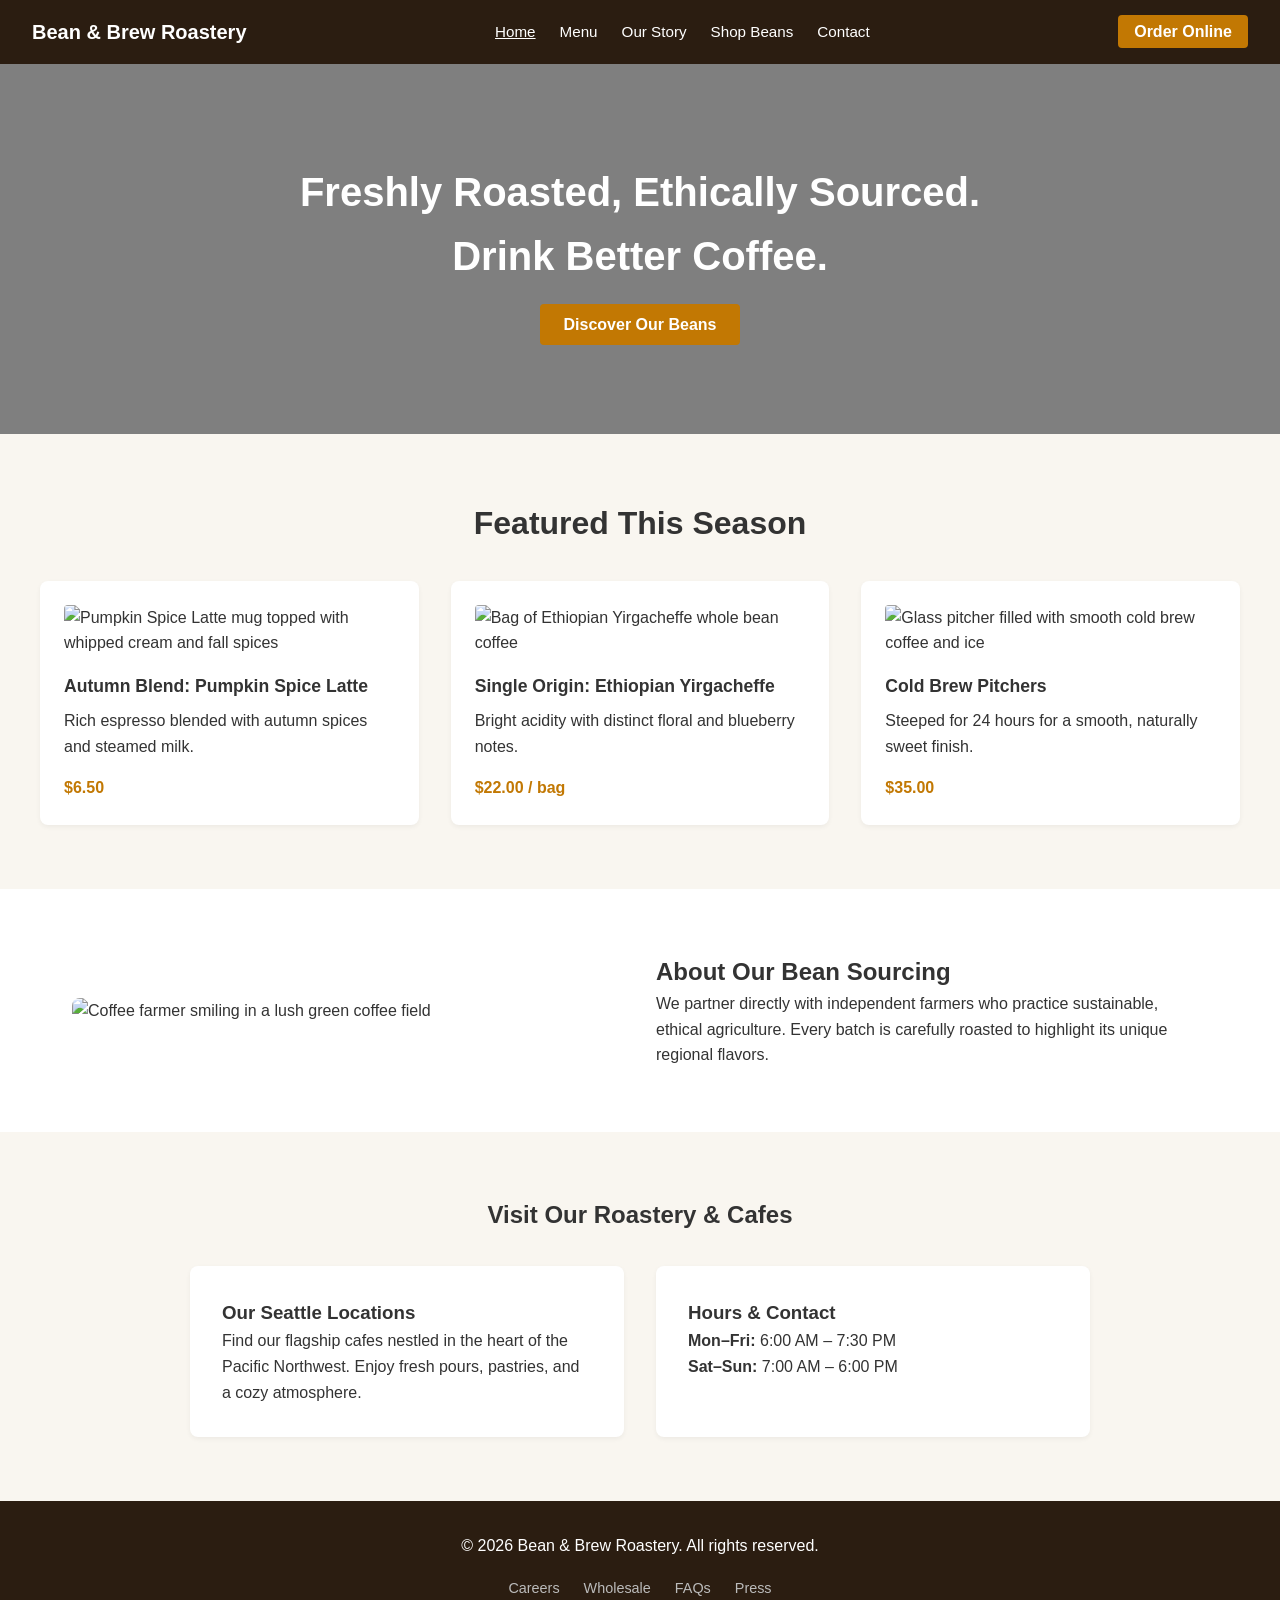
==== index.html @ 7594cb2a "Add files via upload" ====
<!DOCTYPE html>
<html lang="en">
<head>
    <meta charset="UTF-8">
    <meta name="viewport" content="width=device-width, initial-scale=1.0">
    <meta name="description" content="Bean & Brew Roastery offers freshly roasted, ethically sourced coffee beans, seasonal specialty drinks, and cozy cafe locations.">
    <title>Bean & Brew Roastery | Freshly Roasted Coffee</title>
    <link rel="stylesheet" href="styles.css">
</head>
<body>

    <!-- Header & Navigation -->
    <header>
        <div class="logo">Bean & Brew Roastery</div>
        <nav aria-label="Main Navigation">
            <button class="menu-toggle" aria-label="Toggle menu">☰ Menu</button>
            <ul class="nav-links">
                <li><a href="index.html" class="active">Home</a></li>
                <li><a href="menu.html">Menu</a></li>
                <li><a href="about.html">Our Story</a></li>
                <li><a href="shop.html">Shop Beans</a></li>
                <li><a href="contact.html">Contact</a></li>
            </ul>
        </nav>
        <div class="header-actions">
            <a href="shop.html" class="btn-order">Order Online</a>
        </div>
    </header>

    <!-- Main Content Area -->
    <main>
        <!-- Hero Section -->
        <section class="hero">
            <div class="hero-content">
                <h1>Freshly Roasted, Ethically Sourced. Drink Better Coffee.</h1>
                <a href="shop.html" class="btn-primary">Discover Our Beans</a>
            </div>
        </section>

        <!-- Featured Section -->
        <section class="featured">
            <h2>Featured This Season</h2>
            <div class="product-grid">
                <article class="product-card">
                    <img src="placeholder-pumpkin.jpg" alt="Pumpkin Spice Latte mug topped with whipped cream and fall spices">
                    <h3>Autumn Blend: Pumpkin Spice Latte</h3>
                    <p>Rich espresso blended with autumn spices and steamed milk.</p>
                    <span class="price">$6.50</span>
                </article>
                <article class="product-card">
                    <img src="placeholder-ethiopian.jpg" alt="Bag of Ethiopian Yirgacheffe whole bean coffee">
                    <h3>Single Origin: Ethiopian Yirgacheffe</h3>
                    <p>Bright acidity with distinct floral and blueberry notes.</p>
                    <span class="price">$22.00 / bag</span>
                </article>
                <article class="product-card">
                    <img src="placeholder-coldbrew.jpg" alt="Glass pitcher filled with smooth cold brew coffee and ice">
                    <h3>Cold Brew Pitchers</h3>
                    <p>Steeped for 24 hours for a smooth, naturally sweet finish.</p>
                    <span class="price">$35.00</span>
                </article>
            </div>
        </section>

        <!-- About / Sourcing Section -->
        <section class="sourcing">
            <div class="sourcing-container">
                <div class="sourcing-image">
                    <img src="placeholder-farmer.jpg" alt="Coffee farmer smiling in a lush green coffee field">
                </div>
                <div class="sourcing-text">
                    <h2>About Our Bean Sourcing</h2>
                    <p>We partner directly with independent farmers who practice sustainable, ethical agriculture. Every batch is carefully roasted to highlight its unique regional flavors.</p>
                </div>
            </div>
        </section>

        <!-- Locations Section -->
        <section class="locations">
            <h2>Visit Our Roastery & Cafes</h2>
            <div class="location-grid">
                <div class="location-box">
                    <h3>Our Seattle Locations</h3>
                    <p>Find our flagship cafes nestled in the heart of the Pacific Northwest. Enjoy fresh pours, pastries, and a cozy atmosphere.</p>
                </div>
                <div class="location-box">
                    <h3>Hours & Contact</h3>
                    <p><strong>Mon–Fri:</strong> 6:00 AM – 7:30 PM<br><strong>Sat–Sun:</strong> 7:00 AM – 6:00 PM</p>
                </div>
            </div>
        </section>
    </main>

    <!-- Footer -->
    <footer>
        <div class="footer-content">
            <p>&copy; 2026 Bean & Brew Roastery. All rights reserved.</p>
            <ul class="footer-links">
                <li><a href="#">Careers</a></li>
                <li><a href="#">Wholesale</a></li>
                <li><a href="#">FAQs</a></li>
                <li><a href="#">Press</a></li>
            </ul>
        </div>
    </footer>

</body>
</html>
---- styles.css ----
* {
    box-sizing: border-box;
    margin: 0;
    padding: 0;
    font-family: Arial, sans-serif;
}

body {
    color: #333;
    line-height: 1.6;
}

header {
    display: flex;
    justify-content: space-between;
    align-items: center;
    background-color: #2b1d11;
    color: #fff;
    padding: 1rem 2rem;
}

.logo {
    font-size: 1.25rem;
    font-weight: bold;
}

.nav-links {
    list-style: none;
    display: flex;
    gap: 1.5rem;
}

.nav-links a {
    color: #fff;
    text-decoration: none;
    font-size: 0.95rem;
}

.nav-links a:hover, .nav-links a.active {
    text-decoration: underline;
}

.menu-toggle {
    display: none;
    background: none;
    border: none;
    color: #fff;
    font-size: 1rem;
    cursor: pointer;
}

.btn-order {
    background-color: #c27803;
    color: #fff;
    padding: 0.5rem 1rem;
    border-radius: 4px;
    text-decoration: none;
    font-weight: bold;
}

.hero {
    background: linear-gradient(rgba(0,0,0,0.5), rgba(0,0,0,0.5)), url('placeholder-hero.jpg') center/cover no-repeat;
    color: #fff;
    text-align: center;
    padding: 6rem 1rem;
}

.hero h1 {
    font-size: 2.5rem;
    margin-bottom: 1.5rem;
    max-width: 700px;
    margin-left: auto;
    margin-right: auto;
}

.btn-primary {
    background-color: #c27803;
    color: #fff;
    padding: 0.75rem 1.5rem;
    border-radius: 4px;
    text-decoration: none;
    font-weight: bold;
}

.featured {
    padding: 4rem 2rem;
    text-align: center;
    background-color: #f9f6f0;
}

.featured h2 {
    margin-bottom: 2rem;
    font-size: 2rem;
}

.product-grid {
    display: grid;
    grid-template-columns: repeat(auto-fit, minmax(280px, 1fr));
    gap: 2rem;
    max-width: 1200px;
    margin: 0 auto;
}

.product-card {
    background: #fff;
    padding: 1.5rem;
    border-radius: 8px;
    box-shadow: 0 2px 5px rgba(0,0,0,0.05);
    text-align: left;
}

.product-card img {
    width: 100%;
    height: 180px;
    object-fit: cover;
    border-radius: 4px;
    margin-bottom: 1rem;
}

.product-card h3 {
    font-size: 1.1rem;
    margin-bottom: 0.5rem;
}

.price {
    display: block;
    margin-top: 1rem;
    font-weight: bold;
    color: #c27803;
}

.sourcing {
    padding: 4rem 2rem;
    max-width: 1200px;
    margin: 0 auto;
}

.sourcing-container {
    display: flex;
    flex-wrap: wrap;
    align-items: center;
    gap: 2rem;
}

.sourcing-image, .sourcing-text {
    flex: 1;
    min-width: 280px;
}

.sourcing-image img {
    width: 100%;
    border-radius: 8px;
}

.locations {
    background-color: #f9f6f0;
    padding: 4rem 2rem;
    text-align: center;
}

.location-grid {
    display: grid;
    grid-template-columns: repeat(auto-fit, minmax(280px, 1fr));
    gap: 2rem;
    max-width: 900px;
    margin: 2rem auto 0;
}

.location-box {
    background: #fff;
    padding: 2rem;
    border-radius: 8px;
    box-shadow: 0 2px 5px rgba(0,0,0,0.05);
    text-align: left;
}

footer {
    background-color: #2b1d11;
    color: #fff;
    padding: 2rem;
    text-align: center;
}

.footer-content {
    max-width: 1200px;
    margin: 0 auto;
    display: flex;
    flex-direction: column;
    gap: 1rem;
    align-items: center;
}

.footer-links {
    list-style: none;
    display: flex;
    gap: 1.5rem;
}

.footer-links a {
    color: #bbb;
    text-decoration: none;
    font-size: 0.9rem;
}

.footer-links a:hover {
    color: #fff;
}

@media (max-width: 768px) {
    .nav-links {
        display: none;
    }
    .menu-toggle {
        display: block;
    }
    .hero h1 {
        font-size: 1.75rem;
    }
    header {
        padding: 1rem;
    }
}
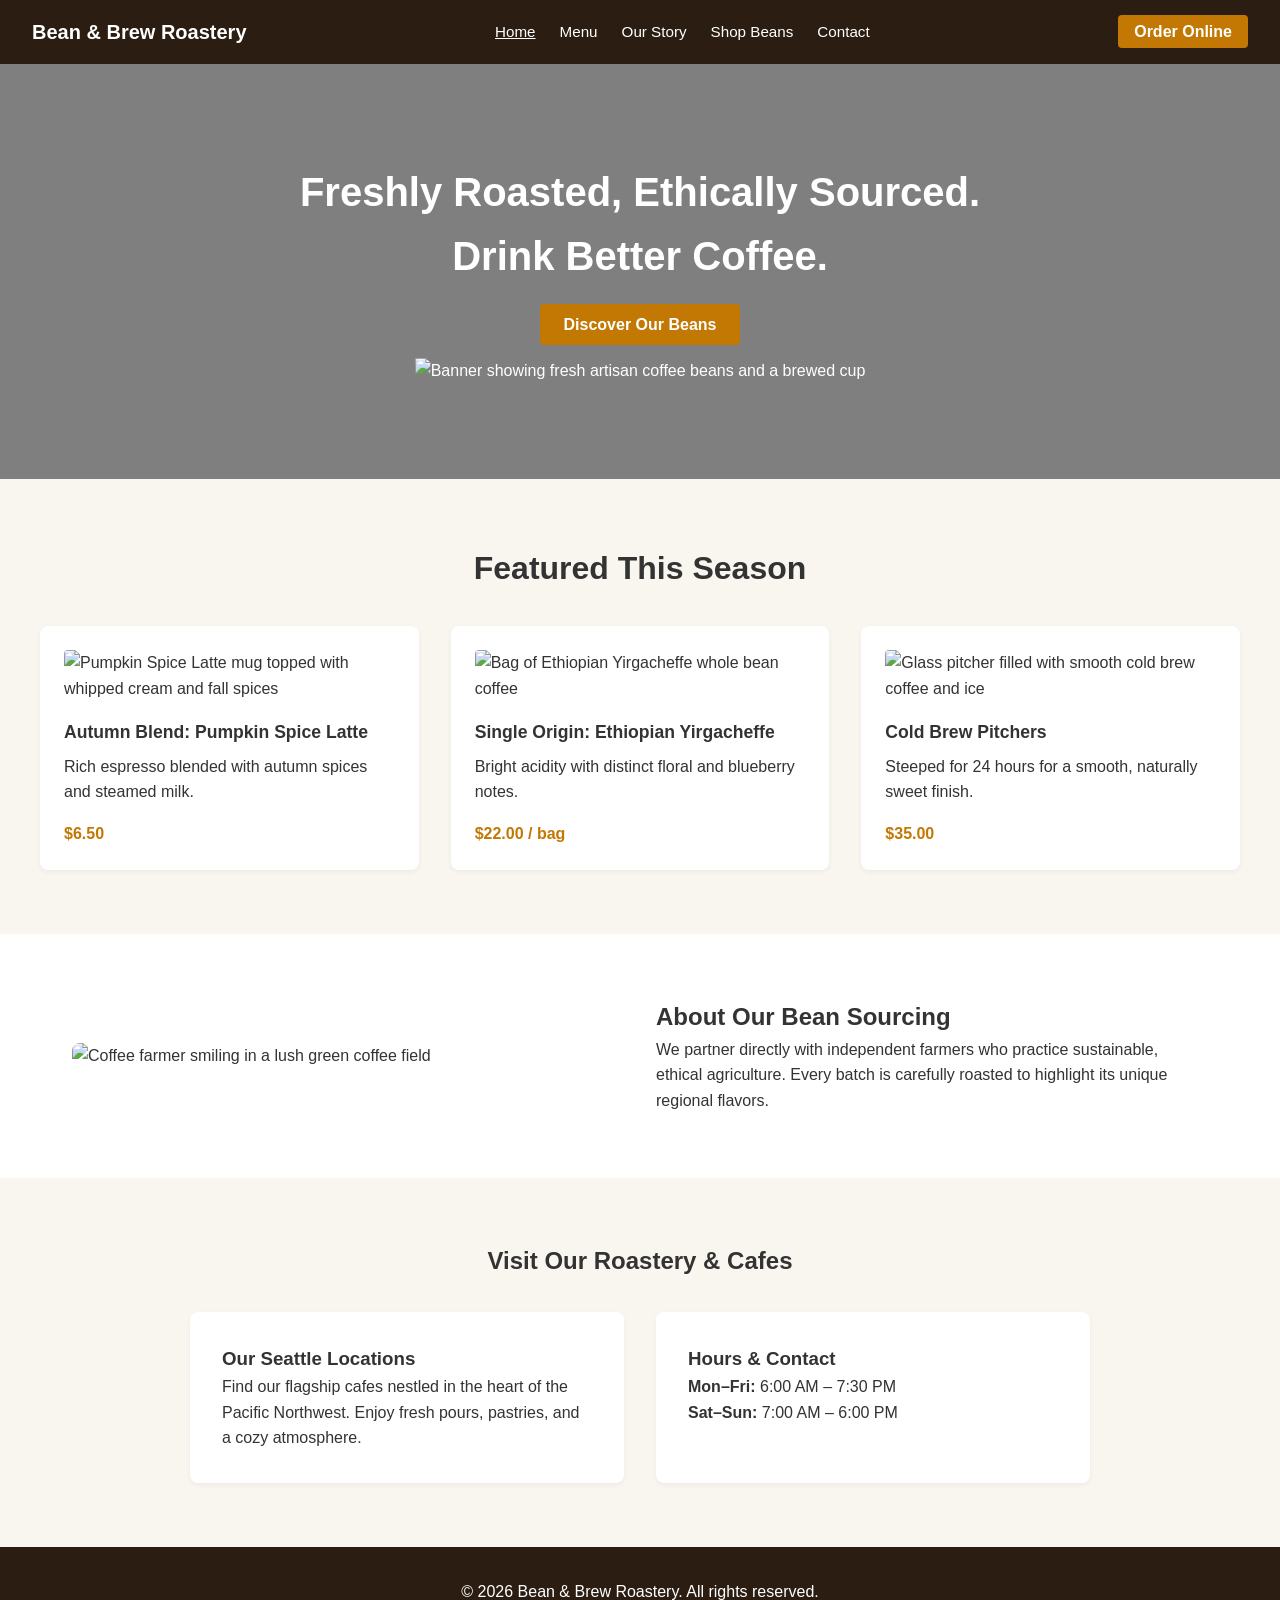
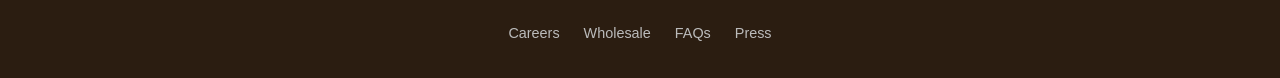
==== commit 267371ce: "Add files via upload" ====
--- a/index.html
+++ b/index.html
@@ -35,6 +35,7 @@
                 <h1>Freshly Roasted, Ethically Sourced. Drink Better Coffee.</h1>
                 <a href="shop.html" class="btn-primary">Discover Our Beans</a>
             </div>
+	    <img src="images/coffee-banner.jpeg" alt="Banner showing fresh artisan coffee beans and a brewed cup">
         </section>
 
         <!-- Featured Section -->
@@ -42,19 +43,19 @@
             <h2>Featured This Season</h2>
             <div class="product-grid">
                 <article class="product-card">
-                    <img src="placeholder-pumpkin.jpg" alt="Pumpkin Spice Latte mug topped with whipped cream and fall spices">
+                    <img src="images/pumpkin-spice-latte.jpg" alt="Pumpkin Spice Latte mug topped with whipped cream and fall spices">
                     <h3>Autumn Blend: Pumpkin Spice Latte</h3>
                     <p>Rich espresso blended with autumn spices and steamed milk.</p>
                     <span class="price">$6.50</span>
                 </article>
                 <article class="product-card">
-                    <img src="placeholder-ethiopian.jpg" alt="Bag of Ethiopian Yirgacheffe whole bean coffee">
+                    <img src="images/ethiopian-yirgacheffe.jpg" alt="Bag of Ethiopian Yirgacheffe whole bean coffee">
                     <h3>Single Origin: Ethiopian Yirgacheffe</h3>
                     <p>Bright acidity with distinct floral and blueberry notes.</p>
                     <span class="price">$22.00 / bag</span>
                 </article>
                 <article class="product-card">
-                    <img src="placeholder-coldbrew.jpg" alt="Glass pitcher filled with smooth cold brew coffee and ice">
+                    <img src="images/coldbrew-pitcher.jpg" alt="Glass pitcher filled with smooth cold brew coffee and ice">
                     <h3>Cold Brew Pitchers</h3>
                     <p>Steeped for 24 hours for a smooth, naturally sweet finish.</p>
                     <span class="price">$35.00</span>
@@ -66,7 +67,7 @@
         <section class="sourcing">
             <div class="sourcing-container">
                 <div class="sourcing-image">
-                    <img src="placeholder-farmer.jpg" alt="Coffee farmer smiling in a lush green coffee field">
+                    <img src="images/coffee-farmer.jpg" alt="Coffee farmer smiling in a lush green coffee field">
                 </div>
                 <div class="sourcing-text">
                     <h2>About Our Bean Sourcing</h2>
--- a/styles.css
+++ b/styles.css
@@ -219,4 +219,11 @@
     header {
         padding: 1rem;
     }
+}
+
+.hero img {
+    width: 100%;
+    max-height: 400px;
+    object-fit: cover;
+    margin-top: 20px;
 }
